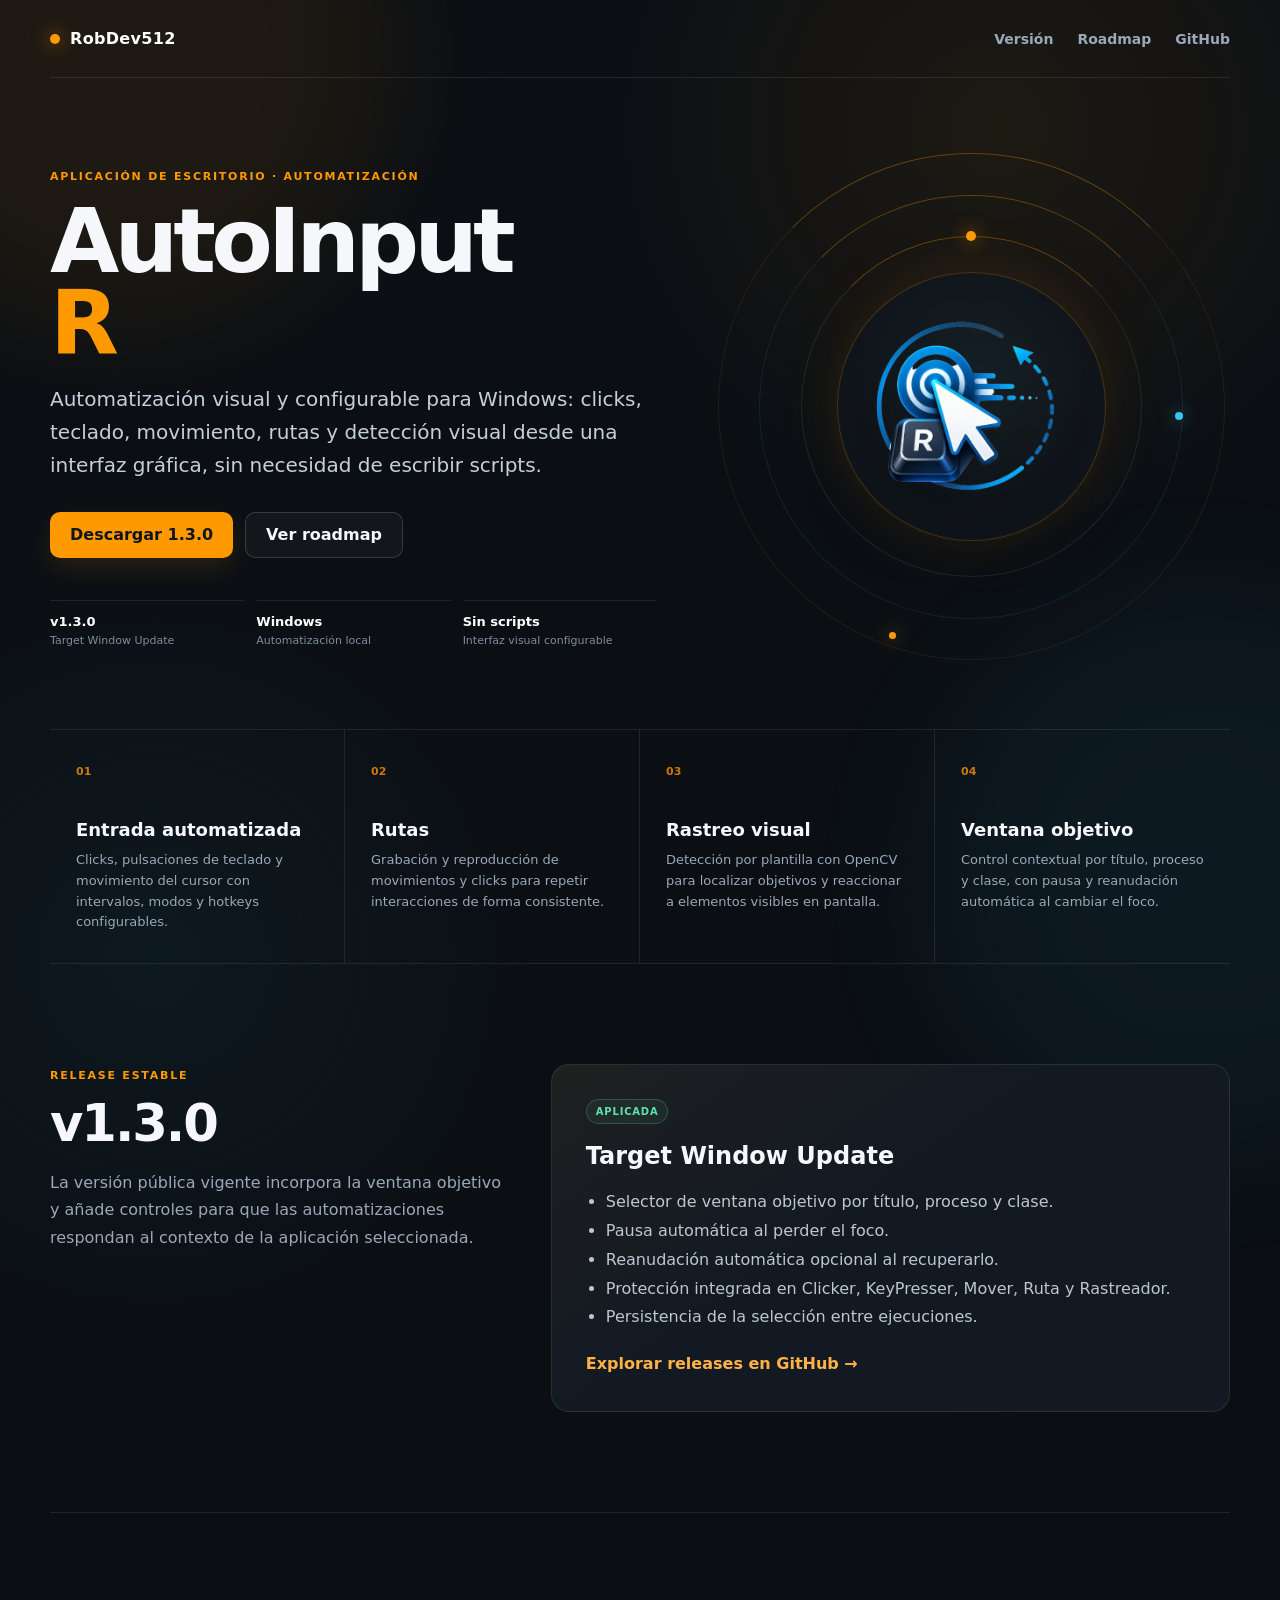
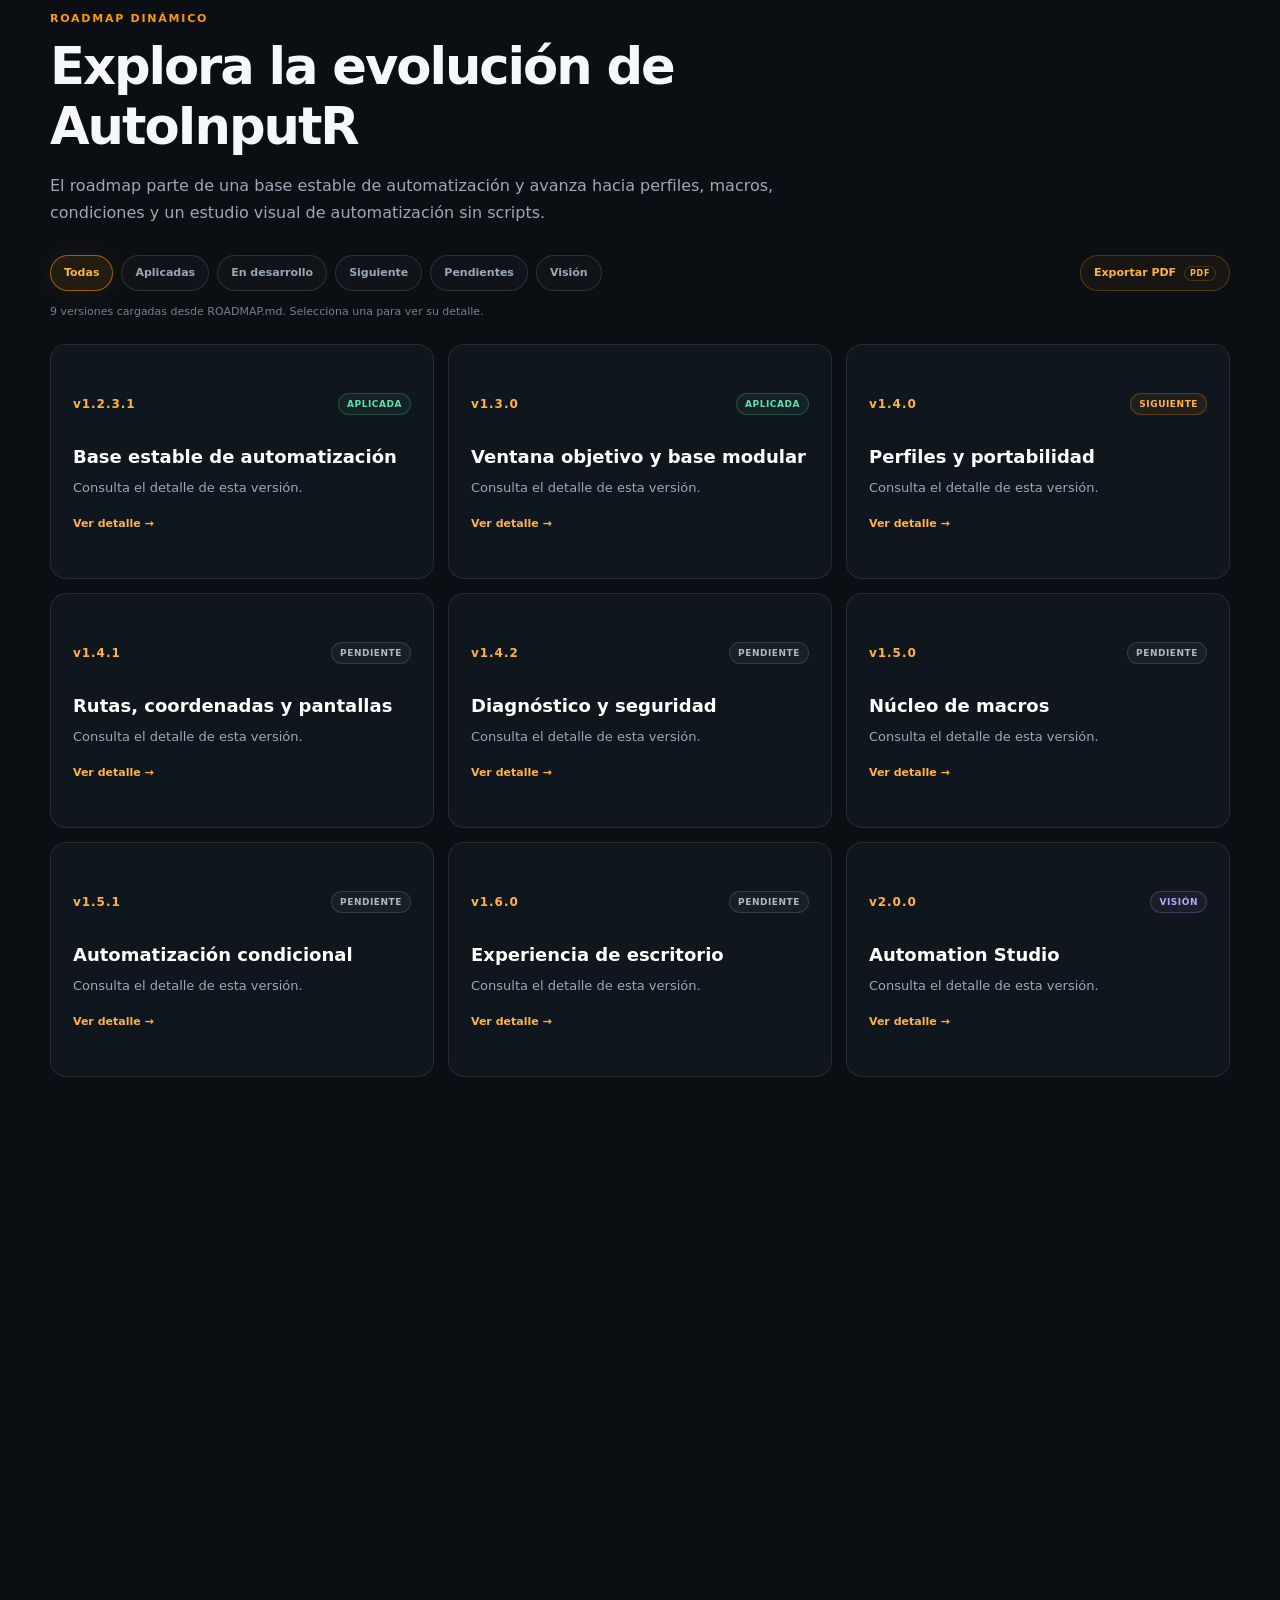
==== projects/autoinputr/index.html @ a74c3b3b "Agregar AutoInputR al Hub" ====
<!DOCTYPE html>
<html lang="es">

<head>

  <meta charset="UTF-8">

  <meta
    name="viewport"
    content="width=device-width, initial-scale=1.0"
  >

  <meta
    name="description"
    content="Proyecto personal de RobDev512."
  >

  <meta
    name="theme-color"
    content="#0b0f14"
  >

  <title>
    Proyecto · RobDev512
  </title>

  <link
    rel="stylesheet"
    href="../project-page.css"
  >

  <script
    src="../project-page.js"
    defer
  ></script>

</head>


<body data-project-id="autoinputr">

  <div id="projectPageRoot">

    <div class="page-shell">

      <section class="page-loading">

        <span class="eyebrow">
          RobDev512
        </span>

        <h1>
          Cargando proyecto...
        </h1>

      </section>

    </div>

  </div>

</body>

</html>
---- projects/project-page.css ----
*,
*::before,
*::after {
  box-sizing: border-box;
}


:root {
  color-scheme: dark;

  --bg: #0b0f14;
  --panel: #121922;
  --panel-2: #161f2b;

  --line:
    rgba(
      255,
      255,
      255,
      .09
    );

  --text: #f5f7fa;
  --muted: #9aa8b8;

  --accent: #ff9900;
  --accent-soft: #ffb347;
  --accent-rgb: 255, 153, 0;

  --cyan: #36c5f0;
  --green: #5fe1ae;

  --ease-spring:
    cubic-bezier(
      .2,
      .8,
      .2,
      1
    );
}


body.theme-systems {
  --accent: #36c5f0;
  --accent-soft: #7ddff7;
  --accent-rgb: 54, 197, 240;
}


html {
  scroll-behavior: smooth;
}


body {
  margin: 0;

  min-height: 100vh;

  font-family:
    "Amazon Ember",
    Inter,
    system-ui,
    -apple-system,
    BlinkMacSystemFont,
    "Segoe UI",
    sans-serif;

  color: var(--text);

  background:
    radial-gradient(
      circle at 78% 4%,
      rgba(
        var(--accent-rgb),
        .08
      ),
      transparent 25rem
    ),
    radial-gradient(
      circle at 12% 30%,
      rgba(
        54,
        197,
        240,
        .055
      ),
      transparent 24rem
    ),
    var(--bg);
}


a {
  color: inherit;
}


.page-shell {
  width:
    min(
      1180px,
      calc(
        100% - 40px
      )
    );

  margin:
    0 auto;
}


/* =========================================================
   HEADER
   ========================================================= */

.site-header {
  min-height: 78px;

  display: flex;
  align-items: center;
  justify-content: space-between;

  gap: 24px;

  border-bottom:
    1px solid
    var(--line);
}


.site-brand {
  display: inline-flex;
  align-items: center;

  gap: 10px;

  color: #ffffff;

  text-decoration: none;

  font-weight: 850;

  letter-spacing: .02em;
}


.brand-dot {
  width: 10px;
  height: 10px;

  border-radius: 50%;

  background:
    var(--accent);

  box-shadow:
    0 0 18px
    rgba(
      var(--accent-rgb),
      .72
    );
}


.site-nav {
  display: flex;

  gap: 24px;
}


.site-nav a {
  position: relative;

  color: var(--muted);

  text-decoration: none;

  font-size: 14px;
  font-weight: 750;

  transition:
    color .18s ease,
    transform .18s ease;
}


.site-nav a::after {
  content: "";

  position: absolute;

  left: 0;
  right: 100%;
  bottom: -7px;

  height: 2px;

  border-radius: 999px;

  background:
    var(--accent);

  transition:
    right .2s
    var(--ease-spring);
}


.site-nav a:hover {
  color: #ffffff;

  transform:
    translateY(-1px);
}


.site-nav a:hover::after {
  right: 0;
}


/* =========================================================
   HERO
   ========================================================= */

.hero {
  min-height: 620px;

  display: grid;

  grid-template-columns:
    minmax(
      0,
      1.08fr
    )
    minmax(
      360px,
      .92fr
    );

  align-items: center;

  gap: 56px;

  padding:
    70px 0 64px;
}


.eyebrow,
.section-kicker {
  display: inline-block;

  color: var(--cyan);

  font-size: 11px;
  font-weight: 900;

  letter-spacing: .16em;

  text-transform: uppercase;
}


.theme-desktop
.eyebrow,
.theme-desktop
.section-kicker {
  color:
    var(--accent);
}


.hero h1 {
  margin:
    16px 0 18px;

  font-size:
    clamp(
      54px,
      7vw,
      94px
    );

  line-height: .92;

  letter-spacing: -.055em;
}


.hero-title-accent {
  color:
    var(--accent);
}


.hero-lead {
  max-width: 680px;

  margin: 0;

  color: #c5cfda;

  font-size:
    clamp(
      17px,
      2vw,
      20px
    );

  line-height: 1.65;
}


.hero-actions {
  display: flex;
  flex-wrap: wrap;

  gap: 12px;

  margin-top: 30px;
}


.btn {
  position: relative;

  min-height: 46px;

  overflow: hidden;

  display: inline-flex;
  align-items: center;
  justify-content: center;

  padding:
    0 20px;

  border-radius: 10px;

  text-decoration: none;

  font-weight: 900;

  transition:
    transform .17s
    var(--ease-spring),
    border-color .18s ease,
    background .18s ease,
    box-shadow .18s ease,
    filter .18s ease;
}


.btn::before {
  content: "";

  position: absolute;

  top: -40%;
  bottom: -40%;
  left: -75%;

  width: 44%;

  pointer-events: none;

  opacity: 0;

  transform:
    skewX(-18deg);

  background:
    linear-gradient(
      90deg,
      transparent,
      rgba(
        255,
        255,
        255,
        .22
      ),
      transparent
    );
}


.btn:hover {
  transform:
    translateY(-2px);
}


.btn:hover::before {
  opacity: 1;

  animation:
    controlShine
    .62s ease forwards;
}


.btn:active {
  transform:
    scale(.97);
}


.btn-primary {
  color: #11161d;

  background:
    var(--accent);

  box-shadow:
    0 10px 26px
    rgba(
      var(--accent-rgb),
      .12
    );
}


.btn-primary:hover {
  box-shadow:
    0 14px 34px
    rgba(
      var(--accent-rgb),
      .24
    );

  filter:
    brightness(1.06)
    saturate(1.08);
}


.btn-secondary {
  border:
    1px solid
    rgba(
      255,
      255,
      255,
      .15
    );

  background:
    rgba(
      255,
      255,
      255,
      .035
    );
}


.btn-secondary:hover {
  border-color:
    rgba(
      var(--accent-rgb),
      .58
    );
}


.hero-meta {
  display: grid;

  grid-template-columns:
    repeat(
      3,
      minmax(
        0,
        1fr
      )
    );

  gap: 12px;

  margin-top: 42px;
}


.hero-meta > div {
  min-width: 0;

  padding-top: 13px;

  border-top:
    1px solid
    var(--line);
}


.hero-meta strong,
.hero-meta span {
  display: block;
}


.hero-meta strong {
  color: #ffffff;

  font-size: 13px;
}


.hero-meta span {
  margin-top: 5px;

  color: #7f8d9d;

  font-size: 11px;
  line-height: 1.35;
}


.hero-visual {
  position: relative;

  aspect-ratio: 1;

  display: grid;
  place-items: center;

  isolation: isolate;
}


.hero-visual::before {
  content: "";

  position: absolute;

  width: 66%;
  height: 66%;

  border-radius: 50%;

  background:
    radial-gradient(
      circle,
      rgba(
        var(--accent-rgb),
        .13
      ),
      transparent 65%
    );

  filter: blur(4px);

  animation:
    visualPulse
    4.8s ease-in-out
    infinite;
}


.hero-logo-wrap {
  position: relative;

  z-index: 4;

  width: 52%;

  aspect-ratio: 1;

  display: grid;
  place-items: center;

  border:
    1px solid
    rgba(
      var(--accent-rgb),
      .24
    );

  border-radius: 50%;

  background:
    radial-gradient(
      circle at 50% 40%,
      rgba(
        54,
        197,
        240,
        .08
      ),
      transparent 58%
    ),
    rgba(
      15,
      21,
      29,
      .78
    );

  box-shadow:
    0 0 70px
    rgba(
      var(--accent-rgb),
      .09
    ),
    inset 0 0 50px
    rgba(
      255,
      255,
      255,
      .025
    );

  animation:
    logoFloat
    5s ease-in-out
    infinite;
}


.hero-logo-wrap img {
  width: 82%;
  height: 82%;

  object-fit: contain;

  filter:
    drop-shadow(
      0 18px 40px
      rgba(
        0,
        0,
        0,
        .25
      )
    );
}


.orbit {
  position: absolute;

  border:
    1px solid
    rgba(
      255,
      255,
      255,
      .09
    );

  border-radius: 50%;

  animation:
    orbitBreath
    6s ease-in-out
    infinite;
}


.orbit-a {
  width: 66%;
  height: 66%;
}


.orbit-b {
  width: 82%;
  height: 82%;

  border-color:
    rgba(
      54,
      197,
      240,
      .12
    );

  animation-delay: -2s;
}


.orbit-c {
  width: 98%;
  height: 98%;

  border-color:
    rgba(
      var(--accent-rgb),
      .10
    );

  animation-delay: -4s;
}


.satellite {
  position: absolute;

  z-index: 6;

  width: 10px;
  height: 10px;

  border-radius: 50%;

  background:
    var(--accent);

  box-shadow:
    0 0 18px
    rgba(
      var(--accent-rgb),
      .75
    );

  animation:
    satellitePulse
    2.6s ease-in-out
    infinite;
}


.satellite-a {
  top: 16%;
  left: 49%;
}


.satellite-b {
  right: 9%;
  top: 51%;

  width: 8px;
  height: 8px;

  background:
    var(--cyan);

  box-shadow:
    0 0 18px
    rgba(
      54,
      197,
      240,
      .72
    );

  animation-delay: -.9s;
}


.satellite-c {
  bottom: 5%;
  left: 34%;

  width: 7px;
  height: 7px;

  animation-delay: -1.7s;
}


/* =========================================================
   FEATURE STRIP
   ========================================================= */

.feature-strip {
  display: grid;

  grid-template-columns:
    repeat(
      4,
      minmax(
        0,
        1fr
      )
    );

  border-top:
    1px solid
    var(--line);

  border-bottom:
    1px solid
    var(--line);
}


.feature-strip article {
  position: relative;

  min-height: 210px;

  overflow: hidden;

  padding:
    30px 26px;

  border-right:
    1px solid
    var(--line);

  transition:
    background .2s ease,
    transform .2s
    var(--ease-spring);
}


.feature-strip article:last-child {
  border-right: 0;
}


.feature-strip article::before,
.release-card::before,
.next-release::before {
  content: "";

  position: absolute;
  inset: 0;

  pointer-events: none;

  opacity: 0;

  background:
    radial-gradient(
      360px circle at
      var(--pointer-x, 50%)
      var(--pointer-y, 50%),
      rgba(
        var(--accent-rgb),
        .09
      ),
      transparent 50%
    );

  transition:
    opacity .22s ease;
}


.feature-strip article.pointer-active::before,
.release-card.pointer-active::before,
.next-release.pointer-active::before {
  opacity: 1;
}


.feature-strip article:hover {
  transform:
    translateY(-3px);

  background:
    rgba(
      var(--accent-rgb),
      .025
    );
}


.feature-number {
  color:
    rgba(
      var(--accent-rgb),
      .78
    );

  font-size: 11px;
  font-weight: 900;
}


.feature-strip h2 {
  margin:
    40px 0 10px;

  font-size: 18px;
}


.feature-strip p {
  margin: 0;

  color: var(--muted);

  font-size: 13px;
  line-height: 1.6;
}


/* =========================================================
   CURRENT RELEASE
   ========================================================= */

.section-grid {
  display: grid;

  grid-template-columns:
    .8fr 1.2fr;

  gap: 48px;

  align-items: start;

  padding:
    100px 0;
}


.section-heading h2,
.roadmap-heading h2,
.next-release h2 {
  margin:
    10px 0 16px;

  font-size:
    clamp(
      34px,
      4vw,
      52px
    );

  letter-spacing: -.04em;
}


.section-heading p,
.next-release p {
  color: var(--muted);

  line-height: 1.7;
}


.release-card {
  position: relative;

  overflow: hidden;

  padding: 34px;

  border:
    1px solid
    var(--line);

  border-radius: 18px;

  background:
    linear-gradient(
      145deg,
      rgba(
        var(--accent-rgb),
        .055
      ),
      transparent 45%
    ),
    var(--panel);

  transition:
    transform .22s
    var(--ease-spring),
    border-color .22s ease,
    box-shadow .22s ease;
}


.release-card:hover {
  transform:
    translateY(-4px);

  border-color:
    rgba(
      var(--accent-rgb),
      .28
    );

  box-shadow:
    0 22px 55px
    rgba(
      0,
      0,
      0,
      .2
    );
}


.status-pill {
  display: inline-flex;

  padding:
    6px 9px;

  border:
    1px solid
    rgba(
      95,
      225,
      174,
      .22
    );

  border-radius: 999px;

  color: var(--green);

  background:
    rgba(
      95,
      225,
      174,
      .07
    );

  font-size: 10px;
  font-weight: 900;

  letter-spacing: .08em;

  text-transform: uppercase;
}


.release-card h3 {
  margin:
    18px 0;

  font-size: 24px;
}


.release-card ul {
  margin: 0;

  padding-left: 20px;

  color: #bcc7d2;

  line-height: 1.8;
}


.text-link {
  display: inline-block;

  margin-top: 22px;

  color:
    var(--accent-soft);

  text-decoration: none;

  font-weight: 800;

  transition:
    transform .18s
    var(--ease-spring),
    text-shadow .18s ease;
}


.text-link:hover {
  transform:
    translateX(4px);

  text-shadow:
    0 0 18px
    rgba(
      var(--accent-rgb),
      .25
    );
}


/* =========================================================
   ROADMAP
   ========================================================= */

.roadmap-section {
  padding:
    94px 0;

  border-top:
    1px solid
    var(--line);
}


.roadmap-heading {
  max-width: 760px;
}


.roadmap-toolbar {
  display: flex;
  flex-wrap: wrap;

  gap: 8px;

  margin-top: 28px;
}


.roadmap-filter {
  min-height: 36px;

  padding:
    0 13px;

  border:
    1px solid
    rgba(
      255,
      255,
      255,
      .12
    );

  border-radius: 999px;

  color: #9aa8b8;

  background:
    rgba(
      255,
      255,
      255,
      .025
    );

  cursor: pointer;

  font: inherit;
  font-size: 11px;
  font-weight: 800;

  transition:
    transform .17s
    var(--ease-spring),
    border-color .17s ease,
    color .17s ease,
    background .17s ease,
    box-shadow .17s ease;
}


.roadmap-filter:hover,
.roadmap-filter.active {
  color: #ffffff;

  border-color:
    rgba(
      var(--accent-rgb),
      .55
    );
}


.roadmap-filter.active {
  color:
    var(--accent-soft);

  background:
    rgba(
      var(--accent-rgb),
      .10
    );

  box-shadow:
    0 0 24px
    rgba(
      var(--accent-rgb),
      .08
    );
}


.roadmap-filter:hover {
  transform:
    translateY(-2px);
}


.roadmap-filter:active {
  transform:
    scale(.96);
}


.roadmap-load-status {
  margin:
    14px 0 0;

  color: #718092;

  font-size: 11px;
}


.roadmap-live-grid {
  display: grid;

  grid-template-columns:
    repeat(
      3,
      minmax(
        0,
        1fr
      )
    );

  gap: 14px;

  margin-top: 26px;
}


.roadmap-live-card {
  --roadmap-delay:
    calc(
      var(--roadmap-index, 0)
      * 55ms
    );

  position: relative;

  min-height: 235px;

  overflow: hidden;

  padding: 22px;

  border:
    1px solid
    rgba(
      255,
      255,
      255,
      .09
    );

  border-radius: 16px;

  color: #ffffff;

  background:
    rgba(
      18,
      25,
      34,
      .78
    );

  text-align: left;

  font-family: inherit;

  cursor: pointer;

  isolation: isolate;

  transition:
    transform .18s
    var(--ease-spring),
    border-color .18s ease,
    background .18s ease,
    box-shadow .18s ease;
}


.roadmap-live-card::before {
  content: "";

  position: absolute;
  inset: 0;

  z-index: -1;

  pointer-events: none;

  opacity: 0;

  background:
    radial-gradient(
      320px circle at
      var(--roadmap-pointer-x, 50%)
      var(--roadmap-pointer-y, 50%),
      rgba(
        var(--accent-rgb),
        .11
      ),
      transparent 48%
    );

  transition:
    opacity .22s ease;
}


.roadmap-live-card.roadmap-pointer-active::before {
  opacity: 1;
}


.roadmap-live-card:hover,
.roadmap-live-card.selected {
  transform:
    translateY(-3px);

  border-color:
    rgba(
      var(--accent-rgb),
      .42
    );

  background:
    linear-gradient(
      150deg,
      rgba(
        var(--accent-rgb),
        .07
      ),
      transparent 55%
    ),
    rgba(
      18,
      25,
      34,
      .96
    );

  box-shadow:
    0 16px 38px
    rgba(
      0,
      0,
      0,
      .15
    ),
    0 0 30px
    rgba(
      var(--accent-rgb),
      .055
    );
}


.roadmap-live-card-top {
  display: flex;
  align-items: center;
  justify-content: space-between;

  gap: 12px;
}


.roadmap-live-version {
  color:
    var(--accent-soft);

  font-size: 12px;
  font-weight: 900;

  letter-spacing: .08em;
}


.roadmap-status {
  display: inline-flex;

  padding:
    5px 8px;

  border:
    1px solid
    rgba(
      255,
      255,
      255,
      .10
    );

  border-radius: 999px;

  font-size: 9px;
  font-weight: 900;

  letter-spacing: .06em;

  text-transform: uppercase;
}


.roadmap-status-applied {
  color: #5fe1ae;

  border-color:
    rgba(
      95,
      225,
      174,
      .22
    );

  background:
    rgba(
      95,
      225,
      174,
      .06
    );
}


.roadmap-status-development {
  color: #72dcf6;

  border-color:
    rgba(
      54,
      197,
      240,
      .24
    );

  background:
    rgba(
      54,
      197,
      240,
      .06
    );
}


.roadmap-status-next {
  color:
    var(--accent-soft);

  border-color:
    rgba(
      var(--accent-rgb),
      .28
    );

  background:
    rgba(
      var(--accent-rgb),
      .07
    );
}


.roadmap-status-pending {
  color: #aeb9c4;

  border-color:
    rgba(
      174,
      185,
      196,
      .19
    );

  background:
    rgba(
      174,
      185,
      196,
      .05
    );
}


.roadmap-status-vision {
  color: #b7a8ff;

  border-color:
    rgba(
      183,
      168,
      255,
      .22
    );

  background:
    rgba(
      183,
      168,
      255,
      .05
    );
}


.roadmap-live-card h3 {
  margin:
    30px 0 10px;

  font-size: 18px;
  line-height: 1.3;
}


.roadmap-live-card p {
  margin: 0;

  color: #9aa8b8;

  font-size: 13px;
  line-height: 1.6;
}


.roadmap-open {
  display: inline-block;

  margin-top: 18px;

  color:
    var(--accent-soft);

  font-size: 11px;
  font-weight: 900;

  transition:
    transform .18s
    var(--ease-spring),
    text-shadow .18s ease;
}


.roadmap-live-card:hover
.roadmap-open {
  transform:
    translateX(4px);

  text-shadow:
    0 0 18px
    rgba(
      var(--accent-rgb),
      .24
    );
}


.roadmap-detail {
  margin-top: 18px;

  padding: 30px;

  border:
    1px solid
    rgba(
      var(--accent-rgb),
      .24
    );

  border-radius: 18px;

  background:
    radial-gradient(
      circle at 100% 0%,
      rgba(
        54,
        197,
        240,
        .05
      ),
      transparent 38%
    ),
    #121922;
}


.roadmap-detail[hidden] {
  display: none;
}


.roadmap-detail-header {
  display: flex;
  justify-content: space-between;

  gap: 24px;

  align-items: flex-start;

  padding-bottom: 22px;

  border-bottom:
    1px solid
    rgba(
      255,
      255,
      255,
      .08
    );
}


.roadmap-detail-header h3 {
  margin:
    8px 0 0;

  font-size:
    clamp(
      24px,
      3vw,
      34px
    );

  letter-spacing: -.025em;
}


.roadmap-detail-summary {
  max-width: 850px;

  margin:
    22px 0 0;

  color: #b8c5d0;

  line-height: 1.7;
}


.roadmap-detail-body {
  max-width: 850px;

  padding-top: 8px;

  color: #aeb9c5;

  line-height: 1.7;
}


.roadmap-detail-body h4 {
  margin:
    28px 0 8px;

  color: #ffffff;

  font-size: 16px;
}


.roadmap-detail-body p {
  margin:
    10px 0;
}


.roadmap-detail-body ul {
  margin:
    8px 0 20px;

  padding-left: 20px;
}


.roadmap-detail-body li {
  margin:
    6px 0;
}


.roadmap-detail-body code {
  color:
    var(--accent-soft);
}


.roadmap-detail-close {
  margin-top: 18px;

  min-height: 38px;

  padding:
    0 14px;

  border:
    1px solid
    rgba(
      255,
      255,
      255,
      .12
    );

  border-radius: 9px;

  color: #d6dde5;

  background:
    rgba(
      255,
      255,
      255,
      .035
    );

  cursor: pointer;

  font: inherit;
  font-size: 11px;
  font-weight: 800;
}


.roadmap-empty {
  grid-column:
    1 / -1;

  padding: 28px;

  border:
    1px dashed
    rgba(
      255,
      255,
      255,
      .12
    );

  border-radius: 14px;

  color: #788797;

  text-align: center;
}


/* =========================================================
   NEXT RELEASE
   ========================================================= */

.next-release {
  position: relative;

  overflow: hidden;

  display: grid;

  grid-template-columns:
    1fr 1fr;

  gap: 52px;

  align-items: center;

  margin:
    20px 0 100px;

  padding: 42px;

  border:
    1px solid
    rgba(
      var(--accent-rgb),
      .22
    );

  border-radius: 20px;

  background:
    radial-gradient(
      circle at 100% 0%,
      rgba(
        54,
        197,
        240,
        .07
      ),
      transparent 45%
    ),
    var(--panel-2);

  transition:
    transform .22s
    var(--ease-spring),
    box-shadow .22s ease,
    border-color .22s ease;
}


.next-release:hover {
  transform:
    translateY(-4px);

  border-color:
    rgba(
      var(--accent-rgb),
      .36
    );

  box-shadow:
    0 24px 62px
    rgba(
      0,
      0,
      0,
      .20
    );
}


.next-release h2 {
  font-size:
    clamp(
      27px,
      3vw,
      40px
    );
}


/* =========================================================
   FOOTER
   ========================================================= */

footer {
  min-height: 90px;

  display: flex;
  align-items: center;
  justify-content: space-between;

  gap: 24px;

  border-top:
    1px solid
    var(--line);

  color: #788697;

  font-size: 12px;
}


footer a {
  color:
    var(--accent-soft);

  text-decoration: none;

  font-weight: 850;

  transition:
    transform .18s
    var(--ease-spring),
    text-shadow .18s ease;
}


footer a:hover {
  transform:
    translateX(3px);

  text-shadow:
    0 0 18px
    rgba(
      var(--accent-rgb),
      .25
    );
}


/* =========================================================
   MOTION
   ========================================================= */

.reveal-ready {
  opacity: 0;

  transform:
    translateY(18px);

  transition:
    opacity .58s ease
    var(--reveal-delay, 0ms),
    transform .58s
    var(--ease-spring)
    var(--reveal-delay, 0ms);
}


.reveal-ready.reveal-visible {
  opacity: 1;

  transform:
    translateY(0);
}


.roadmap-enter {
  animation:
    roadmapCardIn
    .46s
    var(--ease-spring)
    both;

  animation-delay:
    var(
      --roadmap-delay,
      0ms
    );
}


.roadmap-detail-enter {
  animation:
    roadmapDetailIn
    .34s
    var(--ease-spring)
    both;
}


@keyframes controlShine {
  from {
    left: -75%;
  }

  to {
    left: 135%;
  }
}


@keyframes logoFloat {
  0%,
  100% {
    transform:
      translateY(0);
  }

  50% {
    transform:
      translateY(-8px);
  }
}


@keyframes visualPulse {
  0%,
  100% {
    opacity: .75;

    transform:
      scale(1);
  }

  50% {
    opacity: 1;

    transform:
      scale(1.04);
  }
}


@keyframes orbitBreath {
  0%,
  100% {
    opacity: .65;

    transform:
      scale(1);
  }

  50% {
    opacity: 1;

    transform:
      scale(1.015);
  }
}


@keyframes satellitePulse {
  0%,
  100% {
    transform:
      scale(.9);

    opacity: .72;
  }

  50% {
    transform:
      scale(1.25);

    opacity: 1;
  }
}


@keyframes roadmapCardIn {
  from {
    opacity: 0;

    transform:
      translateY(16px)
      scale(.985);
  }

  to {
    opacity: 1;

    transform:
      translateY(0)
      scale(1);
  }
}


@keyframes roadmapDetailIn {
  from {
    opacity: 0;

    transform:
      translateY(12px);
  }

  to {
    opacity: 1;

    transform:
      translateY(0);
  }
}


/* =========================================================
   FALLBACK
   ========================================================= */

.page-loading,
.page-error {
  margin-top: 48px;

  padding: 44px;

  border:
    1px solid
    var(--line);

  border-radius: 20px;

  background:
    rgba(
      17,
      25,
      34,
      .84
    );
}


.page-loading h1,
.page-error h1 {
  margin:
    12px 0 0;

  font-size:
    clamp(
      30px,
      5vw,
      52px
    );
}


.page-error p {
  margin:
    16px 0 24px;

  color: var(--muted);

  line-height: 1.7;
}


/* =========================================================
   RESPONSIVE
   ========================================================= */

@media (max-width: 980px) {

  .hero {
    grid-template-columns: 1fr;

    min-height: auto;
  }


  .hero-visual {
    width:
      min(
        560px,
        100%
      );

    margin:
      0 auto;
  }


  .feature-strip {
    grid-template-columns:
      repeat(
        2,
        minmax(
          0,
          1fr
        )
      );
  }


  .feature-strip article:nth-child(2) {
    border-right: 0;
  }


  .feature-strip article:nth-child(-n+2) {
    border-bottom:
      1px solid
      var(--line);
  }


  .section-grid {
    grid-template-columns: 1fr;
  }


  .roadmap-live-grid {
    grid-template-columns:
      repeat(
        2,
        minmax(
          0,
          1fr
        )
      );
  }

}


@media (max-width: 680px) {

  .page-shell {
    width:
      min(
        100% - 28px,
        1180px
      );
  }


  .site-header {
    align-items: flex-start;

    flex-direction: column;

    padding:
      20px 0;
  }


  .site-nav {
    width: 100%;

    justify-content: space-between;

    gap: 14px;
  }


  .hero {
    gap: 30px;

    padding:
      52px 0 44px;
  }


  .hero h1 {
    font-size:
      clamp(
        46px,
        16vw,
        72px
      );
  }


  .hero-meta {
    grid-template-columns: 1fr;
  }


  .feature-strip {
    grid-template-columns: 1fr;
  }


  .feature-strip article,
  .feature-strip article:nth-child(2) {
    border-right: 0;

    border-bottom:
      1px solid
      var(--line);
  }


  .feature-strip article:last-child {
    border-bottom: 0;
  }


  .section-grid,
  .roadmap-section {
    padding:
      70px 0;
  }


  .roadmap-live-grid {
    grid-template-columns: 1fr;
  }


  .roadmap-detail {
    padding:
      22px 18px;
  }


  .roadmap-detail-header {
    flex-direction: column;
  }


  .next-release {
    grid-template-columns: 1fr;

    gap: 18px;

    padding: 28px 22px;
  }


  footer {
    align-items: flex-start;

    flex-direction: column;

    padding:
      24px 0;
  }

}


@media (prefers-reduced-motion: reduce) {

  *,
  *::before,
  *::after {
    animation-duration:
      .001ms !important;

    animation-iteration-count:
      1 !important;

    transition-duration:
      .001ms !important;

    scroll-behavior:
      auto !important;
  }


  .reveal-ready {
    opacity: 1;

    transform: none;
  }

}


/* =========================================================
   FINAL MOTION LAYER
   ========================================================= */

body {
  position: relative;

  isolation: isolate;

  overflow-x: hidden;
}


body::before,
body::after {
  content: "";

  position: fixed;

  z-index: -1;

  width: 44vw;
  height: 44vw;

  min-width: 420px;
  min-height: 420px;

  border-radius: 50%;

  pointer-events: none;

  opacity: .17;

  filter:
    blur(72px);

  will-change:
    transform;
}


body::before {
  top: -18vw;
  left: -13vw;

  background:
    rgba(
      var(--accent-rgb),
      .48
    );

  animation:
    ambientDriftA
    18s ease-in-out
    infinite alternate;
}


body::after {
  right: -16vw;
  bottom: -20vw;

  background:
    rgba(
      54,
      197,
      240,
      .34
    );

  animation:
    ambientDriftB
    23s ease-in-out
    infinite alternate;
}


/* ---------- Scroll progress ---------- */

.scroll-progress {
  position: fixed;

  z-index: 9999;

  top: 0;
  left: 0;

  width: 100%;
  height: 3px;

  transform:
    scaleX(0);

  transform-origin:
    left center;

  pointer-events: none;

  background:
    linear-gradient(
      90deg,
      var(--accent),
      var(--cyan)
    );

  box-shadow:
    0 0 16px
    rgba(
      var(--accent-rgb),
      .48
    );
}


/* ---------- Parallax ---------- */

.hero-logo-wrap img {
  transform:
    translate3d(
      var(
        --parallax-logo-x,
        0px
      ),
      var(
        --parallax-logo-y,
        0px
      ),
      0
    );

  transition:
    transform
    .14s ease-out;
}


.orbit {
  translate:
    var(
      --parallax-orbit-x,
      0px
    )
    var(
      --parallax-orbit-y,
      0px
    );

  transition:
    translate
    .16s ease-out;

  border-top-color:
    rgba(
      var(--accent-rgb),
      .32
    );
}


.satellite {
  translate:
    var(
      --parallax-satellite-x,
      0px
    )
    var(
      --parallax-satellite-y,
      0px
    );

  transition:
    translate
    .13s ease-out;
}


/* ---------- Real orbit rotation ---------- */

.orbit-a {
  animation:
    orbitBreath
    6s ease-in-out
    infinite,
    orbitSpin
    22s linear
    infinite;
}


.orbit-b {
  animation:
    orbitBreath
    7.2s ease-in-out
    -2s infinite,
    orbitSpinReverse
    31s linear
    infinite;
}


.orbit-c {
  animation:
    orbitBreath
    8.4s ease-in-out
    -4s infinite,
    orbitSpin
    42s linear
    infinite;
}


/* ---------- Hero cascade ---------- */

.hero-copy.reveal-visible
> * {
  animation:
    heroChildIn
    .55s
    var(--ease-spring)
    both;
}


.hero-copy.reveal-visible
> :nth-child(1) {
  animation-delay: 40ms;
}


.hero-copy.reveal-visible
> :nth-child(2) {
  animation-delay: 95ms;
}


.hero-copy.reveal-visible
> :nth-child(3) {
  animation-delay: 150ms;
}


.hero-copy.reveal-visible
> :nth-child(4) {
  animation-delay: 205ms;
}


.hero-copy.reveal-visible
> :nth-child(5) {
  animation-delay: 260ms;
}


/* ---------- Ripple ---------- */

.btn,
.site-nav a,
.roadmap-filter,
.roadmap-detail-close,
.text-link,
footer a {
  position: relative;

  overflow: hidden;
}


.ui-ripple {
  position: absolute;

  z-index: 20;

  border-radius: 50%;

  pointer-events: none;

  opacity: .52;

  transform:
    scale(0);

  background:
    radial-gradient(
      circle,
      rgba(
        255,
        255,
        255,
        .55
      ),
      rgba(
        var(--accent-rgb),
        .28
      )
      45%,
      transparent
      72%
    );

  animation:
    uiRipple
    .6s ease-out
    forwards;
}


/* ---------- Roadmap filter transition ---------- */

.roadmap-live-grid {
  transition:
    opacity .13s ease,
    transform .13s ease,
    filter .13s ease;
}


.roadmap-live-grid.roadmap-grid-leaving {
  opacity: 0;

  transform:
    translateY(6px)
    scale(.992);

  filter:
    blur(2px);
}


.roadmap-live-grid.roadmap-grid-entering {
  animation:
    roadmapGridIn
    .26s
    var(--ease-spring)
    both;
}


/* ---------- Extra hover energy ---------- */

.feature-strip article:hover
.feature-number {
  color:
    var(--accent);

  text-shadow:
    0 0 18px
    rgba(
      var(--accent-rgb),
      .42
    );

  transform:
    translateY(-2px)
    scale(1.08);
}


.feature-number {
  display: inline-block;

  transition:
    transform .2s
    var(--ease-spring),
    color .2s ease,
    text-shadow .2s ease;
}


.status-pill,
.roadmap-status {
  animation:
    statusBreath
    3.4s ease-in-out
    infinite;
}


/* ---------- Keyframes ---------- */

@keyframes orbitSpin {
  to {
    rotate: 360deg;
  }
}


@keyframes orbitSpinReverse {
  to {
    rotate: -360deg;
  }
}


@keyframes ambientDriftA {
  0% {
    transform:
      translate3d(
        0,
        0,
        0
      )
      scale(1);
  }

  100% {
    transform:
      translate3d(
        12vw,
        9vh,
        0
      )
      scale(1.16);
  }
}


@keyframes ambientDriftB {
  0% {
    transform:
      translate3d(
        0,
        0,
        0
      )
      scale(1.04);
  }

  100% {
    transform:
      translate3d(
        -11vw,
        -7vh,
        0
      )
      scale(.9);
  }
}


@keyframes heroChildIn {
  from {
    opacity: 0;

    transform:
      translateY(12px);
  }

  to {
    opacity: 1;

    transform:
      translateY(0);
  }
}


@keyframes uiRipple {
  0% {
    opacity: .48;

    transform:
      scale(0);
  }

  75% {
    opacity: .18;
  }

  100% {
    opacity: 0;

    transform:
      scale(1);
  }
}


@keyframes roadmapGridIn {
  from {
    opacity: 0;

    transform:
      translateY(7px)
      scale(.994);
  }

  to {
    opacity: 1;

    transform:
      translateY(0)
      scale(1);
  }
}


@keyframes statusBreath {
  0%,
  100% {
    box-shadow:
      0 0 0
      rgba(
        var(--accent-rgb),
        0
      );
  }

  50% {
    box-shadow:
      0 0 18px
      rgba(
        var(--accent-rgb),
        .07
      );
  }
}


@media (prefers-reduced-motion: reduce) {

  body::before,
  body::after,
  .orbit-a,
  .orbit-b,
  .orbit-c,
  .hero-copy.reveal-visible
  > *,
  .status-pill,
  .roadmap-status,
  .roadmap-live-grid.roadmap-grid-entering,
  .ui-ripple {
    animation: none !important;
  }


  .hero-logo-wrap img {
    transform: none;
  }


  .orbit,
  .satellite {
    translate: 0 0;
  }

}


/* =========================================================
   ROADMAP PDF EXPORT
   ========================================================= */

.roadmap-export-button {
  margin-left: auto;

  color:
    var(--accent-soft);

  border-color:
    rgba(
      var(--accent-rgb),
      .26
    );

  background:
    rgba(
      var(--accent-rgb),
      .055
    );
}


.roadmap-export-button::after {
  content: "PDF";

  margin-left: 8px;

  padding: 2px 5px;

  border:
    1px solid
    rgba(
      var(--accent-rgb),
      .22
    );

  border-radius: 999px;

  font-size: 8px;
  font-weight: 900;

  letter-spacing: .08em;
}


.roadmap-export-button:hover {
  border-color:
    rgba(
      var(--accent-rgb),
      .50
    );

  box-shadow:
    0 10px 28px
    rgba(
      var(--accent-rgb),
      .09
    );
}


.roadmap-export-button:disabled {
  opacity: .66;

  cursor: progress;

  transform: none;
}


@media (max-width: 680px) {

  .roadmap-export-button {
    width: 100%;

    margin-left: 0;
  }

}
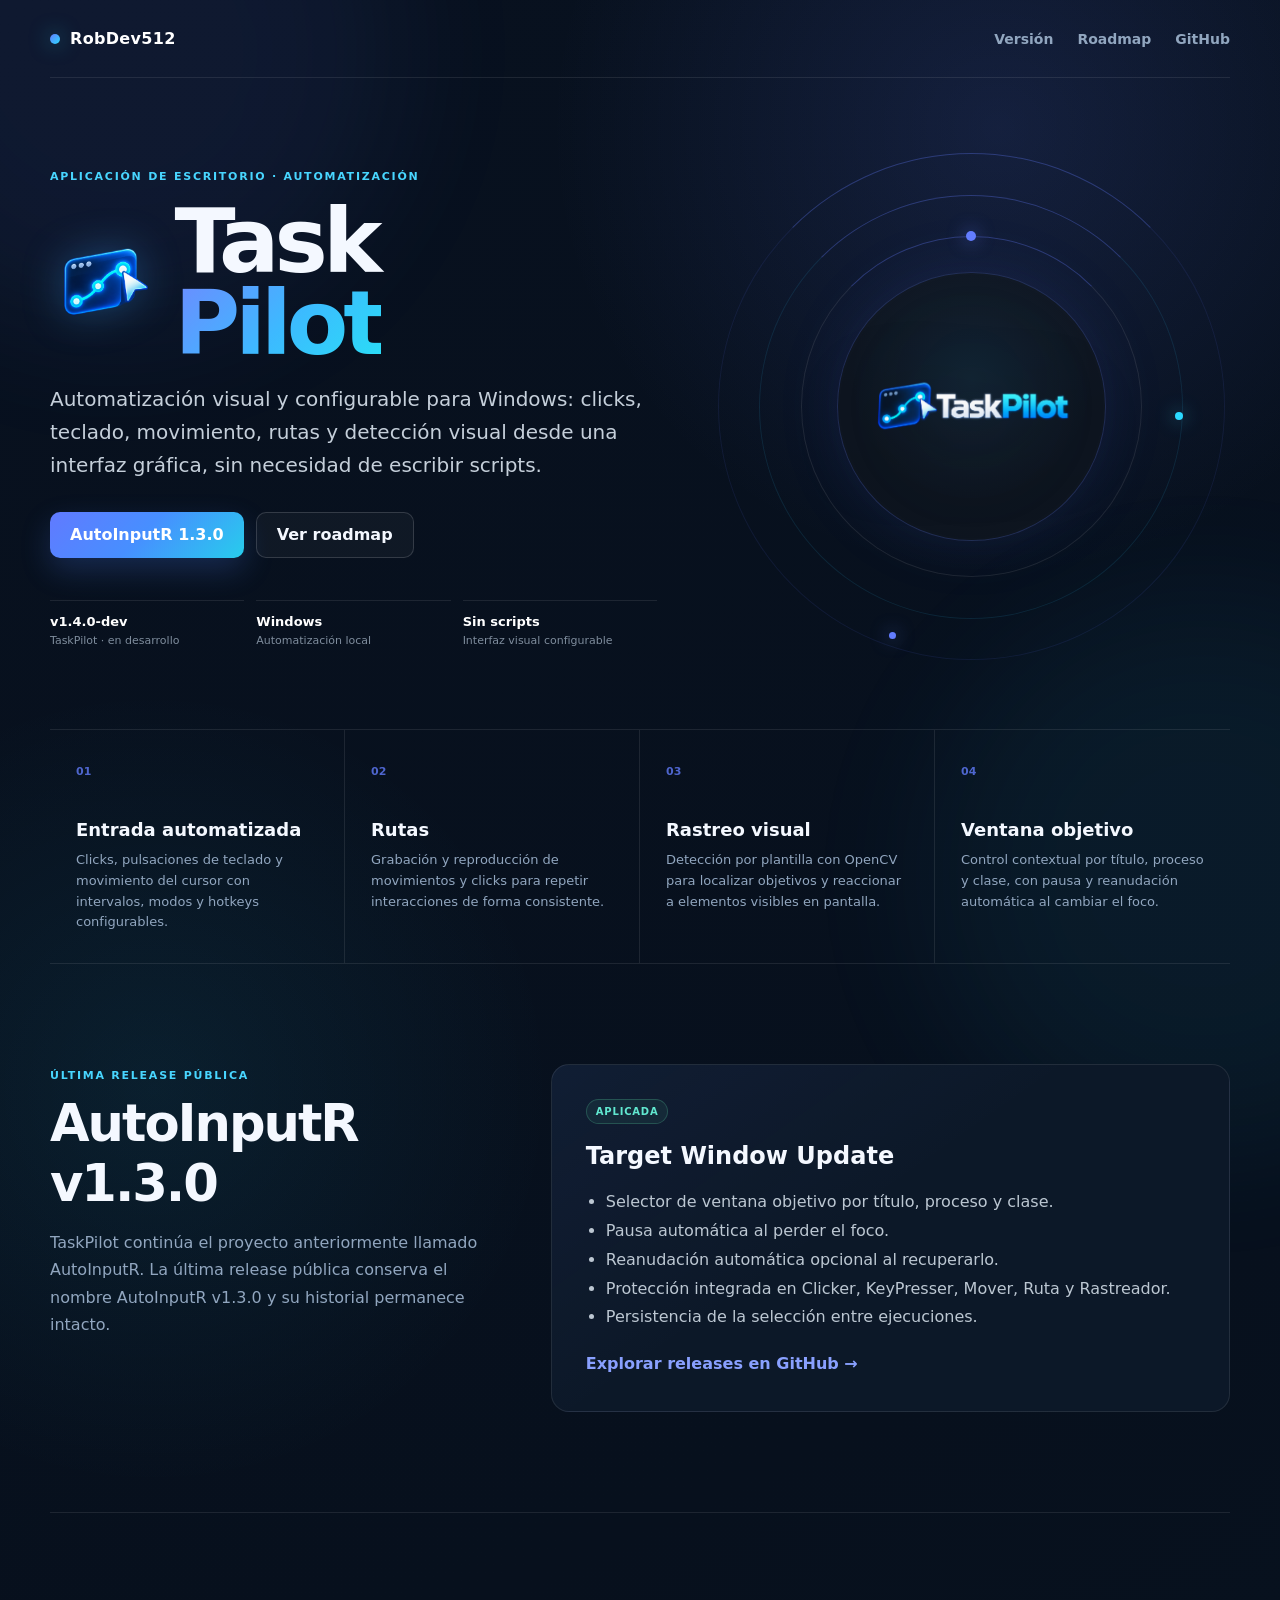
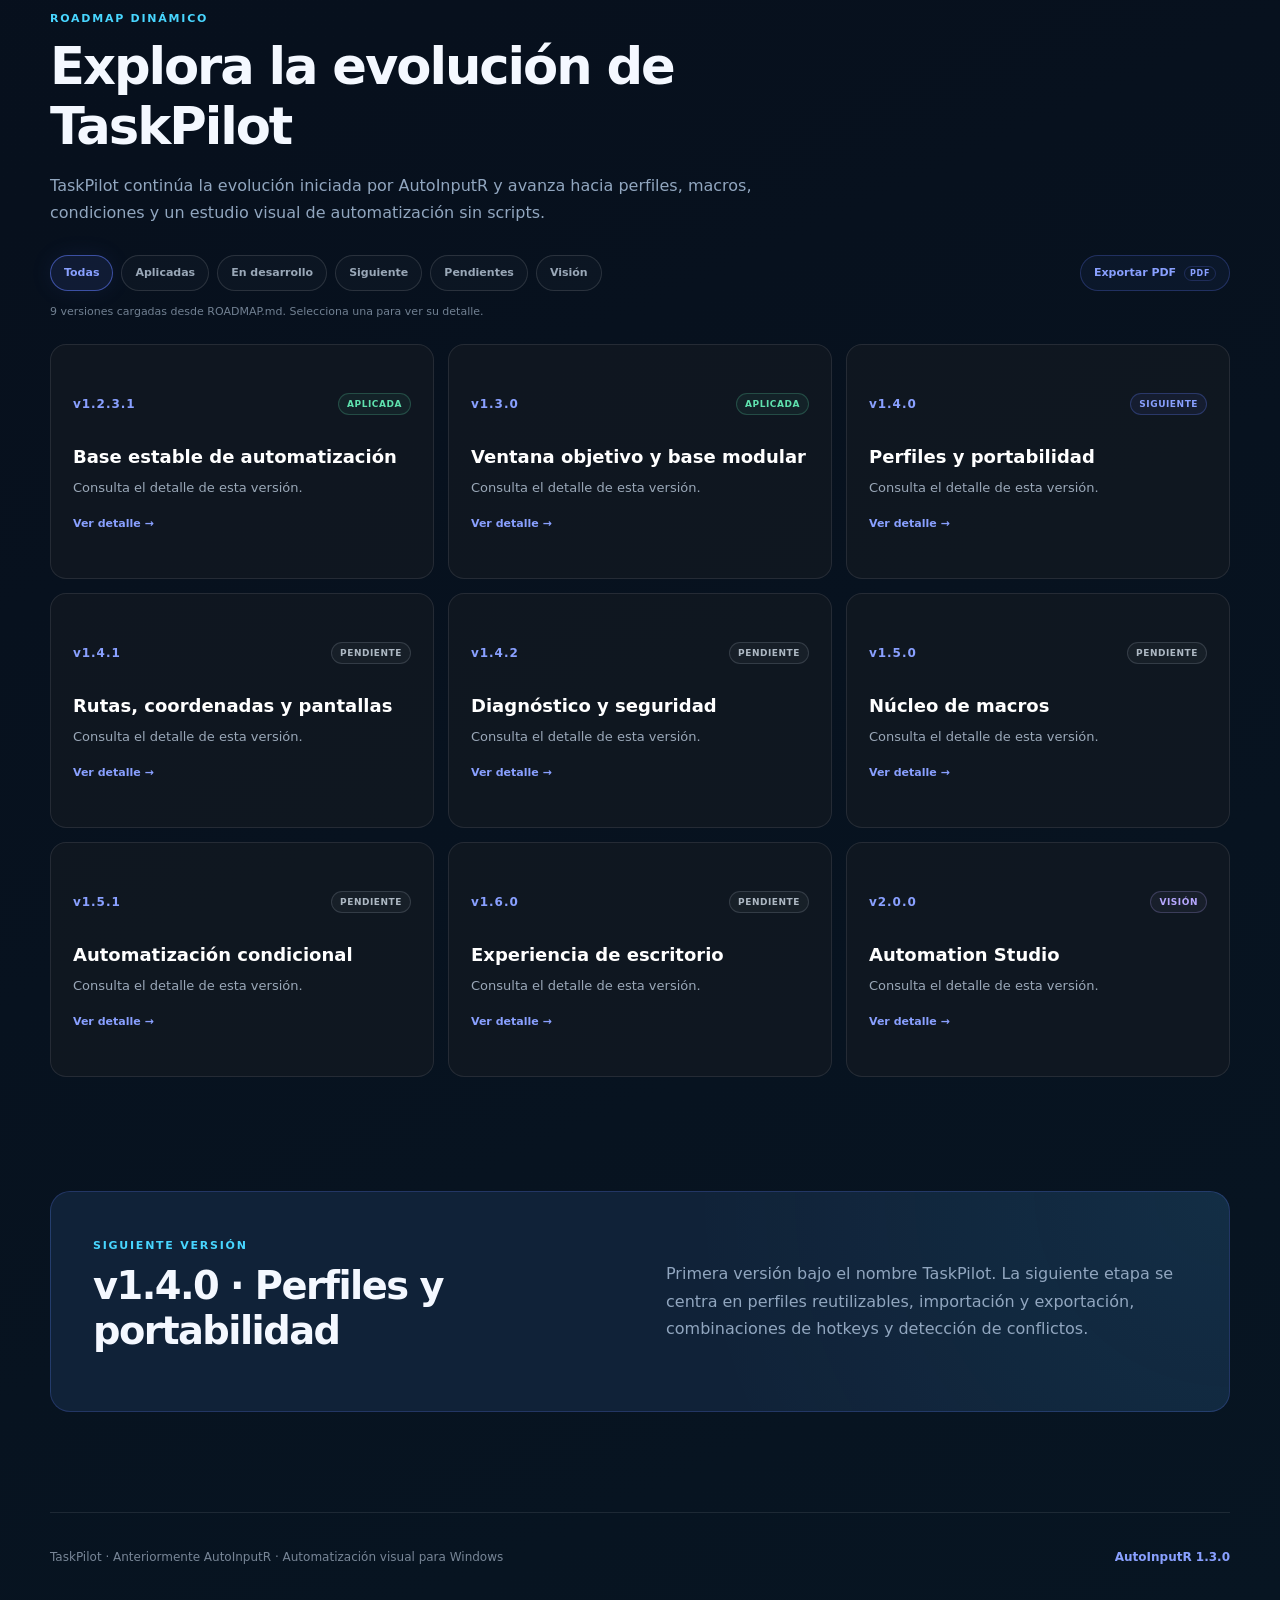
==== commit f64a633c: "Actualizar Hub con TaskPilot e identidades visuales" ====
--- a/projects/autoinputr/index.html
+++ b/projects/autoinputr/index.html
@@ -1,64 +1,20 @@
 <!DOCTYPE html>
 <html lang="es">
-
 <head>
-
   <meta charset="UTF-8">
-
-  <meta
-    name="viewport"
-    content="width=device-width, initial-scale=1.0"
-  >
-
-  <meta
-    name="description"
-    content="Proyecto personal de RobDev512."
-  >
-
-  <meta
-    name="theme-color"
-    content="#0b0f14"
-  >
-
-  <title>
-    Proyecto · RobDev512
-  </title>
-
-  <link
-    rel="stylesheet"
-    href="../project-page.css"
-  >
-
-  <script
-    src="../project-page.js"
-    defer
-  ></script>
-
+  <meta name="viewport" content="width=device-width, initial-scale=1.0">
+  <meta name="robots" content="noindex">
+  <meta http-equiv="refresh" content="0; url=../taskpilot/">
+  <title>AutoInputR ahora es TaskPilot · RobDev512</title>
+  <script>
+    const target = "../taskpilot/" + window.location.search + window.location.hash;
+    window.location.replace(target);
+  </script>
 </head>
-
-
-<body data-project-id="autoinputr">
-
-  <div id="projectPageRoot">
-
-    <div class="page-shell">
-
-      <section class="page-loading">
-
-        <span class="eyebrow">
-          RobDev512
-        </span>
-
-        <h1>
-          Cargando proyecto...
-        </h1>
-
-      </section>
-
-    </div>
-
-  </div>
-
+<body>
+  <p>
+    AutoInputR ahora es TaskPilot.
+    <a href="../taskpilot/">Ir a TaskPilot</a>
+  </p>
 </body>
-
 </html>
